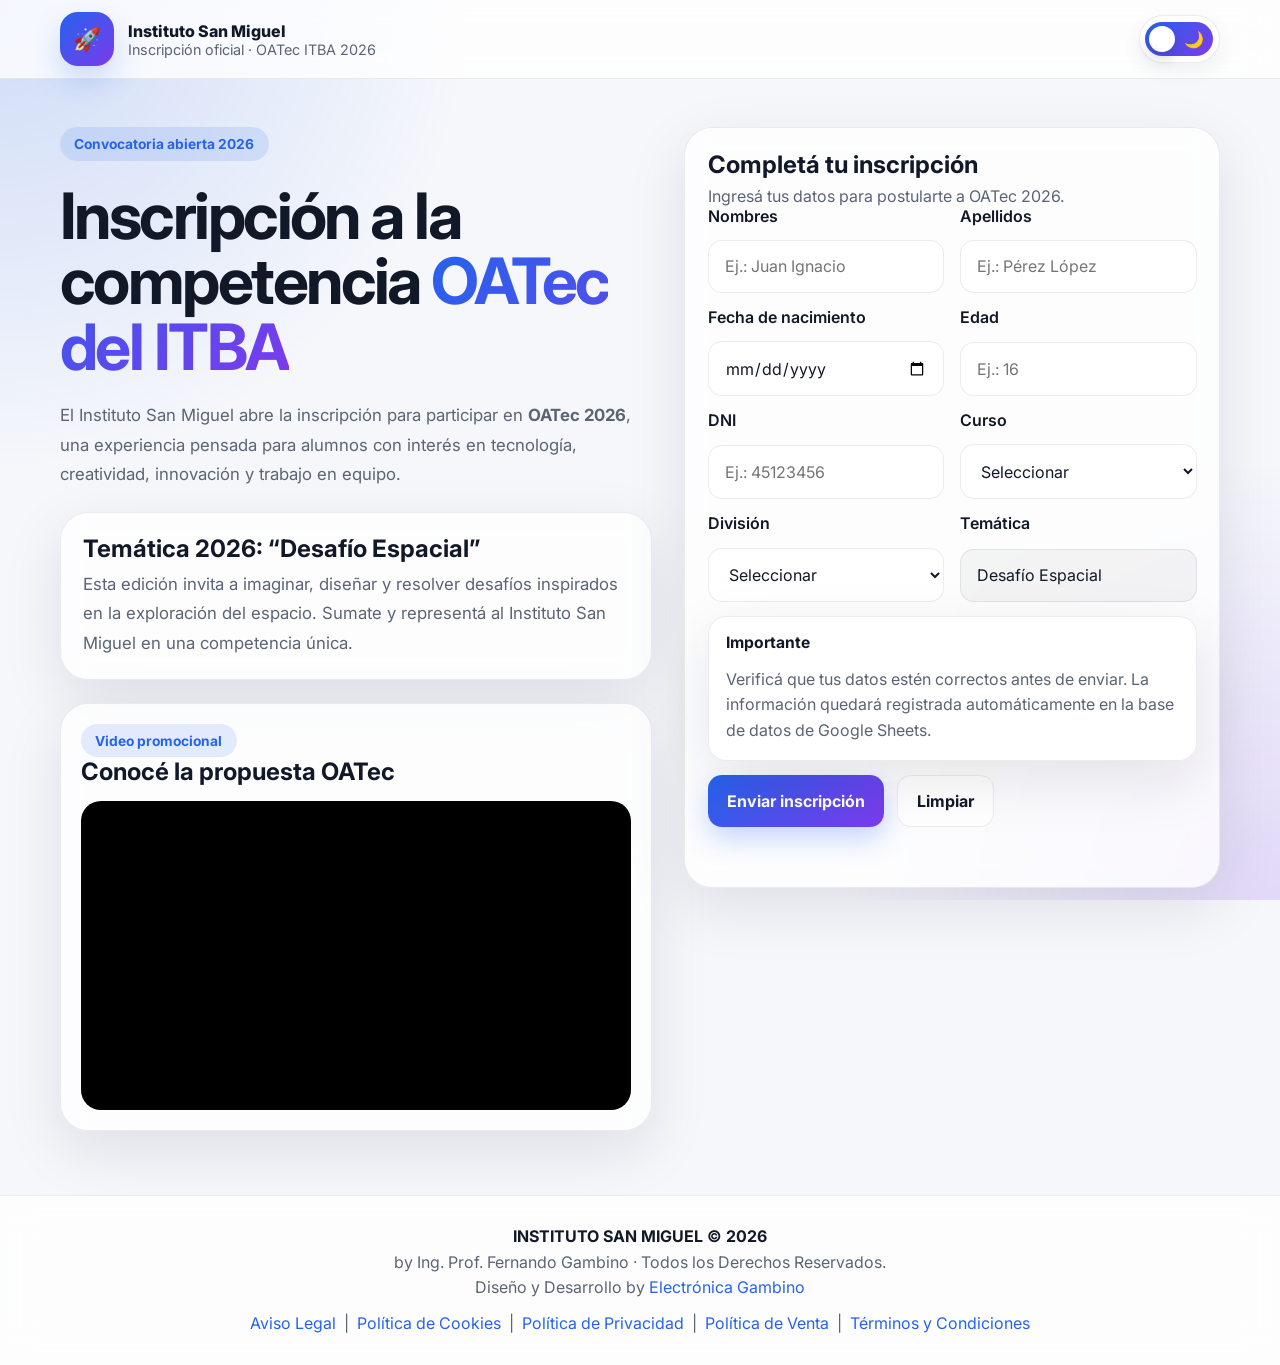
==== index.html @ 2591a4ae "first commit" ====
<!DOCTYPE html>
<html lang="es">
<head>
  <meta charset="UTF-8" />
  <meta name="viewport" content="width=device-width, initial-scale=1.0" />
  <title>OATec 2026 | Inscripción Instituto San Miguel</title>
  <meta name="description" content="Formulario de inscripción a la competencia OATec 2026 del ITBA para alumnos del Instituto San Miguel.">
  <link rel="preconnect" href="https://fonts.googleapis.com">
  <link rel="preconnect" href="https://fonts.gstatic.com" crossorigin>
  <link href="https://fonts.googleapis.com/css2?family=Inter:wght@400;500;600;700;800&display=swap" rel="stylesheet">
  <link rel="stylesheet" href="styles.css" />
</head>
<body>
  <div class="page-bg"></div>

  <header class="site-header">
    <div class="container header-content">
      <div class="brand">
        <div class="brand-mark">🚀</div>
        <div class="brand-text">
          <span class="brand-title">Instituto San Miguel</span>
          <span class="brand-subtitle">Inscripción oficial · OATec ITBA 2026</span>
        </div>
      </div>

      <div class="header-actions">
        <button id="themeToggle" class="toggle-theme" type="button" aria-label="Cambiar tema" title="Cambiar tema">
          <span class="toggle-track">
            <span class="toggle-icon">☀️</span>
            <span class="toggle-icon">🌙</span>
            <span class="toggle-thumb"></span>
          </span>
        </button>
      </div>
    </div>
  </header>

  <main class="hero-section">
    <div class="container hero-grid">
      <section class="hero-copy">
        <span class="badge">Convocatoria abierta 2026</span>
        <h1>Inscripción a la competencia <span>OATec del ITBA</span></h1>
        <p>
          El Instituto San Miguel abre la inscripción para participar en <strong>OATec 2026</strong>,
          una experiencia pensada para alumnos con interés en tecnología, creatividad,
          innovación y trabajo en equipo.
        </p>

        <div class="highlight-card">
          <h2>Temática 2026: “Desafío Espacial”</h2>
          <p>
            Esta edición invita a imaginar, diseñar y resolver desafíos inspirados en la exploración
            del espacio. Sumate y representá al Instituto San Miguel en una competencia única.
          </p>
        </div>

        <div class="video-card">
          <div class="video-header">
            <span class="video-badge">Video promocional</span>
            <h2>Conocé la propuesta OATec</h2>
          </div>
          <div class="video-wrapper">
            <iframe
              src="https://www.youtube.com/embed/5Ek1QFVk0hs"
              title="Video promocional OATec"
              loading="lazy"
              allow="accelerometer; autoplay; clipboard-write; encrypted-media; gyroscope; picture-in-picture; web-share"
              allowfullscreen>
            </iframe>
          </div>
        </div>
      </section>

      <section class="form-card">
        <div class="card-header">
          <h2>Completá tu inscripción</h2>
          <p>Ingresá tus datos para postularte a OATec 2026.</p>
        </div>

        <form id="inscriptionForm" class="inscription-form" novalidate>
          <div class="grid two-cols">
            <div class="field">
              <label for="firstName">Nombres</label>
              <input type="text" id="firstName" name="firstName" placeholder="Ej.: Juan Ignacio" autocomplete="given-name" required />
            </div>

            <div class="field">
              <label for="lastName">Apellidos</label>
              <input type="text" id="lastName" name="lastName" placeholder="Ej.: Pérez López" autocomplete="family-name" required />
            </div>
          </div>

          <div class="grid two-cols">
            <div class="field">
              <label for="birthDate">Fecha de nacimiento</label>
              <input type="date" id="birthDate" name="birthDate" required />
            </div>

            <div class="field">
              <label for="age">Edad</label>
              <input type="number" id="age" name="age" min="12" max="21" placeholder="Ej.: 16" inputmode="numeric" required />
            </div>
          </div>

          <div class="grid two-cols">
            <div class="field">
              <label for="dni">DNI</label>
              <input type="text" id="dni" name="dni" placeholder="Ej.: 45123456" inputmode="numeric" maxlength="8" required />
            </div>

            <div class="field">
              <label for="course">Curso</label>
              <select id="course" name="course" required>
                <option value="">Seleccionar</option>
                <option value="4">4°</option>
                <option value="5">5°</option>
                <option value="6">6°</option>
                <option value="7">7°</option>
              </select>
            </div>
          </div>

          <div class="grid two-cols">
            <div class="field">
              <label for="division">División</label>
              <select id="division" name="division" required>
                <option value="">Seleccionar</option>
                <option value="A">A</option>
                <option value="B">B</option>
                <option value="C">C</option>
              </select>
            </div>

            <div class="field field-readonly">
              <label for="themeField">Temática</label>
              <input type="text" id="themeField" value="Desafío Espacial" readonly />
            </div>
          </div>

          <div class="info-panel">
            <strong>Importante</strong>
            <p>
              Verificá que tus datos estén correctos antes de enviar. La información quedará registrada
              automáticamente en la base de datos de Google Sheets.
            </p>
          </div>

          <div class="form-actions">
            <button class="submit-button" type="submit">Enviar inscripción</button>
            <button class="secondary-button" type="reset">Limpiar</button>
          </div>

          <div id="formMessage" class="form-message" role="status" aria-live="polite"></div>
        </form>
      </section>
    </div>
  </main>

  <footer class="site-footer">
    <div class="container footer-content">
      <p><strong>INSTITUTO SAN MIGUEL © 2026</strong></p>
      <p>by Ing. Prof. Fernando Gambino · Todos los Derechos Reservados.</p>
      <p>
        Diseño y Desarrollo by
        <a href="https://electronicagambino.com" target="_blank" rel="noopener noreferrer">Electrónica Gambino</a>
      </p>

      <nav class="footer-links" aria-label="Enlaces legales">
        <a href="#">Aviso Legal</a>
        <span>|</span>
        <a href="#">Política de Cookies</a>
        <span>|</span>
        <a href="#">Política de Privacidad</a>
        <span>|</span>
        <a href="#">Política de Venta</a>
        <span>|</span>
        <a href="#">Términos y Condiciones</a>
      </nav>
    </div>
  </footer>

  <script src="script.js"></script>
</body>
</html>
---- styles.css ----
:root {
  --bg: #f5f7fb;
  --bg-elevated: rgba(255, 255, 255, 0.78);
  --surface: #ffffff;
  --text: #111827;
  --muted: #5b6475;
  --border: rgba(17, 24, 39, 0.08);
  --primary: #2563eb;
  --primary-2: #7c3aed;
  --success: #14804a;
  --danger: #d93025;
  --shadow: 0 20px 60px rgba(15, 23, 42, 0.10);
}

body.dark-theme {
  --bg: #08111f;
  --bg-elevated: rgba(15, 23, 42, 0.78);
  --surface: #111827;
  --text: #f3f4f6;
  --muted: #a4afc2;
  --border: rgba(255, 255, 255, 0.08);
  --primary: #60a5fa;
  --primary-2: #a78bfa;
  --success: #34a853;
  --danger: #ff7b72;
  --shadow: 0 22px 70px rgba(0, 0, 0, 0.34);
}

.footer-content p {
  color: var(--muted);
}

* { box-sizing: border-box; }
html { scroll-behavior: smooth; }
body {
  margin: 0;
  font-family: "Inter", sans-serif;
  background: var(--bg);
  color: var(--text);
  transition: background .3s ease, color .3s ease;
  min-height: 100vh;
}


.page-bg {
  position: fixed;
  inset: 0;
  background:
    radial-gradient(circle at top left, rgba(37, 99, 235, 0.18), transparent 30%),
    radial-gradient(circle at bottom right, rgba(124, 58, 237, 0.16), transparent 28%);
  pointer-events: none;
  z-index: -1;
}

.container {
  width: min(1160px, calc(100% - 2rem));
  margin: 0 auto;
}

.site-header {
  position: sticky;
  top: 0;
  z-index: 20;
  backdrop-filter: blur(16px);
  background: var(--bg-elevated);
  border-bottom: 1px solid var(--border);
}

.header-content {
  min-height: 78px;
  display: flex;
  align-items: center;
  justify-content: space-between;
  gap: 1rem;
}

.brand {
  display: flex;
  align-items: center;
  gap: .9rem;
}

.brand-mark {
  width: 54px;
  height: 54px;
  display: grid;
  place-items: center;
  border-radius: 18px;
  background: linear-gradient(135deg, var(--primary), var(--primary-2));
  color: #fff;
  font-size: 1.4rem;
  box-shadow: 0 14px 30px rgba(37, 99, 235, 0.22);
}

.brand-text {
  display: flex;
  flex-direction: column;
}

.brand-title {
  font-size: 1rem;
  font-weight: 800;
}

.brand-subtitle {
  font-size: .9rem;
  color: var(--muted);
}

.toggle-theme,
.submit-button,
.secondary-button {
  border: 0;
  cursor: pointer;
  font: inherit;
}

.toggle-theme {
  display: inline-flex;
  align-items: center;
  justify-content: center;
  padding: .35rem;
  border-radius: 999px;
  background: var(--surface);
  border: 1px solid var(--border);
  box-shadow: 0 8px 20px rgba(15, 23, 42, 0.06);
}

.toggle-track {
  width: 68px;
  height: 34px;
  border-radius: 999px;
  background: linear-gradient(135deg, var(--primary), var(--primary-2));
  position: relative;
  display: flex;
  align-items: center;
  justify-content: space-between;
  padding: 0 9px;
  color: white;
}

.toggle-thumb {
  position: absolute;
  left: 4px;
  top: 4px;
  width: 26px;
  height: 26px;
  background: #fff;
  border-radius: 50%;
  transform: translateX(0);
  transition: transform .28s ease;
  box-shadow: 0 6px 15px rgba(0, 0, 0, 0.18);
}

body.dark-theme .toggle-thumb { transform: translateX(34px); }

.hero-section {
  padding: 3rem 0 2rem;
}

.hero-grid {
  display: grid;
  grid-template-columns: 1.05fr .95fr;
  gap: 2rem;
  align-items: start;
}

.hero-copy {
  display: grid;
  gap: 1.4rem;
  align-content: start;
}

.badge,
.video-badge {
  display: inline-flex;
  align-items: center;
  width: fit-content;
  padding: .55rem .9rem;
  border-radius: 999px;
  background: rgba(37, 99, 235, 0.12);
  color: var(--primary);
  font-weight: 700;
  font-size: .86rem;
}

.hero-copy h1 {
  margin: 0;
  font-size: clamp(2.3rem, 5vw, 4.4rem);
  line-height: 1.02;
  letter-spacing: -0.04em;
}

.hero-copy h1 span {
  background: linear-gradient(135deg, var(--primary), var(--primary-2));
  -webkit-background-clip: text;
  background-clip: text;
  color: transparent;
}

.hero-copy p,
.card-header p,
.info-panel p,
.footer-content p {
  color: var(--muted);
}

.site-footer {
  border-top: 1px solid var(--border);
  background: var(--bg-elevated);
  backdrop-filter: blur(16px);
  margin-top: 2rem;
}

.footer-content {
  padding: 1.5rem 0 2.2rem;
  text-align: center;
}

.footer-content p {
  margin: 0.35rem 0;
}

.footer-content strong {
  color: var(--text);
}

.footer-links {
  margin-top: 1rem;
  display: flex;
  justify-content: center;
  flex-wrap: wrap;
  gap: 0.5rem;
  color: var(--muted);
}

a {
  color: var(--primary);
  text-decoration: none;
}

a:hover {
  text-decoration: underline;
}
.hero-copy p {
  margin: 0;
  font-size: 1.05rem;
  line-height: 1.75;
}

.highlight-card,
.feature-card,
.video-card,
.form-card,
.info-panel {
  background: var(--bg-elevated);
  border: 1px solid var(--border);
  backdrop-filter: blur(12px);
  box-shadow: var(--shadow);
}

.highlight-card,
.video-card,
.form-card {
  border-radius: 28px;
}

.highlight-card {
  padding: 1.35rem 1.4rem;
}

.highlight-card h2,
.video-header h2,
.card-header h2 {
  margin: 0 0 .4rem;
}

.highlight-card p,
.video-header p,
.card-header p {
  margin: 0;
}

.feature-list {
  display: grid;
  gap: 1rem;
}

.feature-card {
  border-radius: 20px;
  padding: 1rem 1.1rem;
  display: grid;
  gap: .3rem;
}

.feature-card span {
  color: var(--muted);
}

.video-card {
  padding: 1.25rem;
}

.video-header {
  margin-bottom: .9rem;
}

.video-wrapper {
  position: relative;
  width: 100%;
  aspect-ratio: 16 / 9;
  border-radius: 20px;
  overflow: hidden;
  background: #000;
}

.video-wrapper iframe {
  width: 100%;
  height: 100%;
  border: 0;
}

.form-card {
  padding: 1.4rem;
}

.inscription-form,
.field,
.info-panel {
  display: grid;
  gap: .9rem;
}

.grid {
  display: grid;
  gap: 1rem;
}

.two-cols {
  grid-template-columns: repeat(2, 1fr);
}

label {
  font-weight: 600;
}

input,
select {
  width: 100%;
  border: 1px solid var(--border);
  background: var(--surface);
  color: var(--text);
  border-radius: 14px;
  padding: .95rem 1rem;
  outline: none;
  font: inherit;
  transition: border-color .25s ease, box-shadow .25s ease;
}

input:focus,
select:focus {
  border-color: var(--primary);
  box-shadow: 0 0 0 4px rgba(37, 99, 235, 0.12);
}

.field-readonly input {
  background: rgba(127, 127, 127, 0.08);
}

.info-panel {
  border-radius: 18px;
  padding: 1rem 1.1rem;
}

.info-panel strong {
  font-size: .98rem;
}

.info-panel p {
  margin: 0;
  line-height: 1.6;
}

.form-actions {
  display: flex;
  gap: .8rem;
  flex-wrap: wrap;
}

.submit-button,
.secondary-button {
  padding: .95rem 1.2rem;
  border-radius: 14px;
  font-weight: 700;
  transition: transform .2s ease, opacity .25s ease;
}

.submit-button {
  background: linear-gradient(135deg, var(--primary), var(--primary-2));
  color: #fff;
  box-shadow: 0 12px 28px rgba(37, 99, 235, 0.26);
}

.secondary-button {
  background: var(--surface);
  color: var(--text);
  border: 1px solid var(--border);
}

.submit-button:hover,
.secondary-button:hover {
  transform: translateY(-1px);
}

.submit-button:disabled {
  opacity: .7;
  cursor: not-allowed;
  transform: none;
}

.form-message {
  min-height: 1.4rem;
  font-weight: 600;
  font-size: .95rem;
}

.form-message.success { color: var(--success); }
.form-message.error { color: var(--danger); }

.site-footer {
  margin-top: 2rem;
  border-top: 1px solid var(--border);
  background: var(--bg-elevated);
  backdrop-filter: blur(16px);
}

.footer-content {
  padding: 1.5rem 0 2rem;
  text-align: center;
}

.footer-content p {
  margin: .35rem 0;
}

.footer-content strong { color: var(--text); }

@media (max-width: 960px) {
  .hero-grid { grid-template-columns: 1fr; }
  .hero-section { padding-top: 2rem; }
}

@media (max-width: 640px) {
  .two-cols { grid-template-columns: 1fr; }
  .header-content { min-height: 72px; }
  .brand-title { font-size: .95rem; }
  .brand-subtitle { font-size: .82rem; }
  .form-card,
  .video-card,
  .highlight-card { padding: 1.1rem; }
}
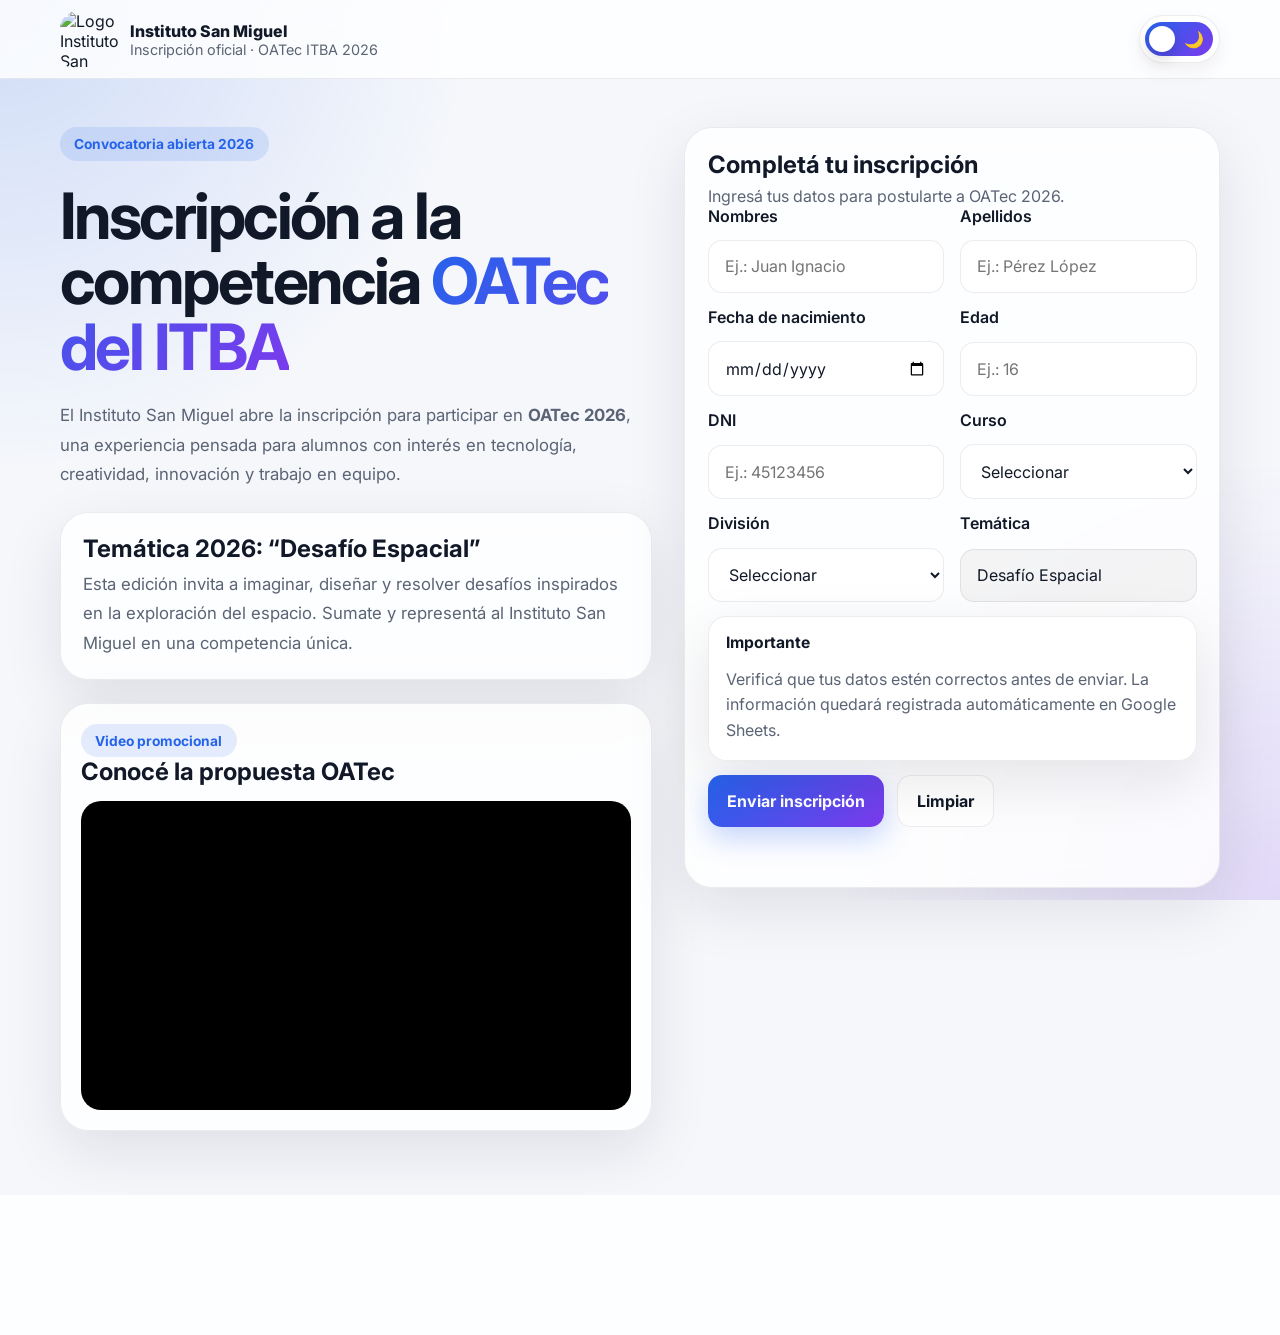
==== commit fe314492: "Fix Form" ====
--- a/index.html
+++ b/index.html
@@ -4,11 +4,22 @@
   <meta charset="UTF-8" />
   <meta name="viewport" content="width=device-width, initial-scale=1.0" />
   <title>OATec 2026 | Inscripción Instituto San Miguel</title>
-  <meta name="description" content="Formulario de inscripción a la competencia OATec 2026 del ITBA para alumnos del Instituto San Miguel.">
-  <link rel="preconnect" href="https://fonts.googleapis.com">
-  <link rel="preconnect" href="https://fonts.gstatic.com" crossorigin>
-  <link href="https://fonts.googleapis.com/css2?family=Inter:wght@400;500;600;700;800&display=swap" rel="stylesheet">
+  <meta
+    name="description"
+    content="Formulario de inscripción a la competencia OATec 2026 del ITBA para alumnos del Instituto San Miguel."
+  />
+  <link rel="preconnect" href="https://fonts.googleapis.com" />
+  <link rel="preconnect" href="https://fonts.gstatic.com" crossorigin />
+  <link
+    href="https://fonts.googleapis.com/css2?family=Inter:wght@400;500;600;700;800&display=swap"
+    rel="stylesheet"
+  />
   <link rel="stylesheet" href="styles.css" />
+  <link
+    rel="shortcut icon"
+    href="https://i.ibb.co/zVLJxV3p/logo-Coordinacion-Robotica.png"
+    type="image/x-icon"
+  />
 </head>
 <body>
   <div class="page-bg"></div>
@@ -16,22 +27,33 @@
   <header class="site-header">
     <div class="container header-content">
       <div class="brand">
-        <div class="brand-mark">🚀</div>
+        <div class="brand-logo">
+          <img
+            src="https://i.ibb.co/zVLJxV3p/logo-Coordinacion-Robotica.png"
+            alt="Logo Instituto San Miguel"
+            width="50"
+            height="50"
+          />
+        </div>
         <div class="brand-text">
           <span class="brand-title">Instituto San Miguel</span>
           <span class="brand-subtitle">Inscripción oficial · OATec ITBA 2026</span>
         </div>
       </div>
 
-      <div class="header-actions">
-        <button id="themeToggle" class="toggle-theme" type="button" aria-label="Cambiar tema" title="Cambiar tema">
-          <span class="toggle-track">
-            <span class="toggle-icon">☀️</span>
-            <span class="toggle-icon">🌙</span>
-            <span class="toggle-thumb"></span>
-          </span>
-        </button>
-      </div>
+      <button
+        id="themeToggle"
+        class="toggle-theme"
+        type="button"
+        aria-label="Cambiar tema"
+        title="Cambiar tema"
+      >
+        <span class="toggle-track">
+          <span class="toggle-icon">☀️</span>
+          <span class="toggle-icon">🌙</span>
+          <span class="toggle-thumb"></span>
+        </span>
+      </button>
     </div>
   </header>
 
@@ -40,17 +62,19 @@
       <section class="hero-copy">
         <span class="badge">Convocatoria abierta 2026</span>
         <h1>Inscripción a la competencia <span>OATec del ITBA</span></h1>
+
         <p>
-          El Instituto San Miguel abre la inscripción para participar en <strong>OATec 2026</strong>,
-          una experiencia pensada para alumnos con interés en tecnología, creatividad,
-          innovación y trabajo en equipo.
+          El Instituto San Miguel abre la inscripción para participar en
+          <strong>OATec 2026</strong>, una experiencia pensada para alumnos con
+          interés en tecnología, creatividad, innovación y trabajo en equipo.
         </p>
 
         <div class="highlight-card">
           <h2>Temática 2026: “Desafío Espacial”</h2>
           <p>
-            Esta edición invita a imaginar, diseñar y resolver desafíos inspirados en la exploración
-            del espacio. Sumate y representá al Instituto San Miguel en una competencia única.
+            Esta edición invita a imaginar, diseñar y resolver desafíos inspirados
+            en la exploración del espacio. Sumate y representá al Instituto San
+            Miguel en una competencia única.
           </p>
         </div>
 
@@ -59,14 +83,15 @@
             <span class="video-badge">Video promocional</span>
             <h2>Conocé la propuesta OATec</h2>
           </div>
+
           <div class="video-wrapper">
             <iframe
               src="https://www.youtube.com/embed/5Ek1QFVk0hs"
               title="Video promocional OATec"
               loading="lazy"
               allow="accelerometer; autoplay; clipboard-write; encrypted-media; gyroscope; picture-in-picture; web-share"
-              allowfullscreen>
-            </iframe>
+              allowfullscreen
+            ></iframe>
           </div>
         </div>
       </section>
@@ -77,35 +102,71 @@
           <p>Ingresá tus datos para postularte a OATec 2026.</p>
         </div>
 
-        <form id="inscriptionForm" class="inscription-form" novalidate>
+        <form  id="inscriptionForm" class="inscription-form" method="POST" target="hidden_iframe" novalidate>
           <div class="grid two-cols">
             <div class="field">
               <label for="firstName">Nombres</label>
-              <input type="text" id="firstName" name="firstName" placeholder="Ej.: Juan Ignacio" autocomplete="given-name" required />
+              <input
+                type="text"
+                id="firstName"
+                name="firstName"
+                placeholder="Ej.: Juan Ignacio"
+                autocomplete="given-name"
+                required
+              />
             </div>
 
             <div class="field">
               <label for="lastName">Apellidos</label>
-              <input type="text" id="lastName" name="lastName" placeholder="Ej.: Pérez López" autocomplete="family-name" required />
+              <input
+                type="text"
+                id="lastName"
+                name="lastName"
+                placeholder="Ej.: Pérez López"
+                autocomplete="family-name"
+                required
+              />
             </div>
           </div>
 
           <div class="grid two-cols">
             <div class="field">
               <label for="birthDate">Fecha de nacimiento</label>
-              <input type="date" id="birthDate" name="birthDate" required />
+              <input
+                type="date"
+                id="birthDate"
+                name="birthDate"
+                required
+              />
             </div>
 
             <div class="field">
               <label for="age">Edad</label>
-              <input type="number" id="age" name="age" min="12" max="21" placeholder="Ej.: 16" inputmode="numeric" required />
+              <input
+                type="number"
+                id="age"
+                name="age"
+                min="12"
+                max="21"
+                placeholder="Ej.: 16"
+                inputmode="numeric"
+                required
+              />
             </div>
           </div>
 
           <div class="grid two-cols">
             <div class="field">
               <label for="dni">DNI</label>
-              <input type="text" id="dni" name="dni" placeholder="Ej.: 45123456" inputmode="numeric" maxlength="8" required />
+              <input
+                type="text"
+                id="dni"
+                name="dni"
+                placeholder="Ej.: 45123456"
+                inputmode="numeric"
+                maxlength="8"
+                required
+              />
             </div>
 
             <div class="field">
@@ -133,24 +194,56 @@
 
             <div class="field field-readonly">
               <label for="themeField">Temática</label>
-              <input type="text" id="themeField" value="Desafío Espacial" readonly />
-            </div>
-          </div>
+              <input
+                type="text"
+                id="themeField"
+                name="theme"
+                value="Desafío Espacial"
+                readonly
+              />
+            </div>
+          </div>
+
+          <input
+            type="hidden"
+            name="institution"
+            value="Instituto San Miguel"
+          />
+          <input
+            type="hidden"
+            name="competition"
+            value="OATec ITBA 2026"
+          />
+          <input
+            type="hidden"
+            name="createdAt"
+            id="createdAtField"
+            value=""
+          />
 
           <div class="info-panel">
             <strong>Importante</strong>
             <p>
-              Verificá que tus datos estén correctos antes de enviar. La información quedará registrada
-              automáticamente en la base de datos de Google Sheets.
+              Verificá que tus datos estén correctos antes de enviar. La información
+              quedará registrada automáticamente en Google Sheets.
             </p>
           </div>
 
           <div class="form-actions">
-            <button class="submit-button" type="submit">Enviar inscripción</button>
-            <button class="secondary-button" type="reset">Limpiar</button>
-          </div>
-
-          <div id="formMessage" class="form-message" role="status" aria-live="polite"></div>
+            <button class="submit-button" type="submit">
+              Enviar inscripción
+            </button>
+            <button class="secondary-button" type="reset">
+              Limpiar
+            </button>
+          </div>
+
+          <div
+            id="formMessage"
+            class="form-message"
+            role="status"
+            aria-live="polite"
+          ></div>
         </form>
       </section>
     </div>
@@ -162,23 +255,23 @@
       <p>by Ing. Prof. Fernando Gambino · Todos los Derechos Reservados.</p>
       <p>
         Diseño y Desarrollo by
-        <a href="https://electronicagambino.com" target="_blank" rel="noopener noreferrer">Electrónica Gambino</a>
+        <a
+          href="https://electronicagambino.com"
+          target="_blank"
+          rel="noopener noreferrer"
+        >
+          Electrónica Gambino
+        </a>
       </p>
-
-      <nav class="footer-links" aria-label="Enlaces legales">
-        <a href="#">Aviso Legal</a>
-        <span>|</span>
-        <a href="#">Política de Cookies</a>
-        <span>|</span>
-        <a href="#">Política de Privacidad</a>
-        <span>|</span>
-        <a href="#">Política de Venta</a>
-        <span>|</span>
-        <a href="#">Términos y Condiciones</a>
-      </nav>
     </div>
   </footer>
 
+  <iframe
+    name="hidden_iframe"
+    id="hidden_iframe"
+    class="hidden-iframe"
+  ></iframe>
+
   <script src="script.js"></script>
 </body>
-</html>
+</html>
--- a/styles.css
+++ b/styles.css
@@ -1,46 +1,41 @@
 :root {
   --bg: #f5f7fb;
-  --bg-elevated: rgba(255, 255, 255, 0.78);
+  --bg-elevated: rgba(255, 255, 255, 0.82);
   --surface: #ffffff;
   --text: #111827;
   --muted: #5b6475;
   --border: rgba(17, 24, 39, 0.08);
   --primary: #2563eb;
   --primary-2: #7c3aed;
-  --success: #14804a;
-  --danger: #d93025;
+  --success: #16a34a;
+  --danger: #dc2626;
   --shadow: 0 20px 60px rgba(15, 23, 42, 0.10);
 }
 
 body.dark-theme {
   --bg: #08111f;
-  --bg-elevated: rgba(15, 23, 42, 0.78);
+  --bg-elevated: rgba(15, 23, 42, 0.80);
   --surface: #111827;
   --text: #f3f4f6;
   --muted: #a4afc2;
   --border: rgba(255, 255, 255, 0.08);
   --primary: #60a5fa;
   --primary-2: #a78bfa;
-  --success: #34a853;
+  --success: #22c55e;
   --danger: #ff7b72;
   --shadow: 0 22px 70px rgba(0, 0, 0, 0.34);
-}
-
-.footer-content p {
-  color: var(--muted);
 }
 
 * { box-sizing: border-box; }
 html { scroll-behavior: smooth; }
 body {
   margin: 0;
+  min-height: 100vh;
   font-family: "Inter", sans-serif;
   background: var(--bg);
   color: var(--text);
   transition: background .3s ease, color .3s ease;
-  min-height: 100vh;
-}
-
+}
 
 .page-bg {
   position: fixed;
@@ -80,16 +75,19 @@
   gap: .9rem;
 }
 
-.brand-mark {
-  width: 54px;
-  height: 54px;
+.brand-logo {
+  width: 56px;
+  height: 56px;
   display: grid;
   place-items: center;
+  flex-shrink: 0;
+}
+
+.brand-logo img {
+  width: 100%;
+  height: 100%;
+  object-fit: contain;
   border-radius: 18px;
-  background: linear-gradient(135deg, var(--primary), var(--primary-2));
-  color: #fff;
-  font-size: 1.4rem;
-  box-shadow: 0 14px 30px rgba(37, 99, 235, 0.22);
 }
 
 .brand-text {
@@ -154,9 +152,7 @@
 
 body.dark-theme .toggle-thumb { transform: translateX(34px); }
 
-.hero-section {
-  padding: 3rem 0 2rem;
-}
+.hero-section { padding: 3rem 0 2rem; }
 
 .hero-grid {
   display: grid;
@@ -205,43 +201,6 @@
   color: var(--muted);
 }
 
-.site-footer {
-  border-top: 1px solid var(--border);
-  background: var(--bg-elevated);
-  backdrop-filter: blur(16px);
-  margin-top: 2rem;
-}
-
-.footer-content {
-  padding: 1.5rem 0 2.2rem;
-  text-align: center;
-}
-
-.footer-content p {
-  margin: 0.35rem 0;
-}
-
-.footer-content strong {
-  color: var(--text);
-}
-
-.footer-links {
-  margin-top: 1rem;
-  display: flex;
-  justify-content: center;
-  flex-wrap: wrap;
-  gap: 0.5rem;
-  color: var(--muted);
-}
-
-a {
-  color: var(--primary);
-  text-decoration: none;
-}
-
-a:hover {
-  text-decoration: underline;
-}
 .hero-copy p {
   margin: 0;
   font-size: 1.05rem;
@@ -249,7 +208,6 @@
 }
 
 .highlight-card,
-.feature-card,
 .video-card,
 .form-card,
 .info-panel {
@@ -265,45 +223,17 @@
   border-radius: 28px;
 }
 
-.highlight-card {
-  padding: 1.35rem 1.4rem;
-}
+.highlight-card { padding: 1.35rem 1.4rem; }
+.video-card { padding: 1.25rem; }
+.form-card { padding: 1.4rem; }
 
 .highlight-card h2,
 .video-header h2,
-.card-header h2 {
-  margin: 0 0 .4rem;
-}
-
+.card-header h2 { margin: 0 0 .4rem; }
 .highlight-card p,
 .video-header p,
-.card-header p {
-  margin: 0;
-}
-
-.feature-list {
-  display: grid;
-  gap: 1rem;
-}
-
-.feature-card {
-  border-radius: 20px;
-  padding: 1rem 1.1rem;
-  display: grid;
-  gap: .3rem;
-}
-
-.feature-card span {
-  color: var(--muted);
-}
-
-.video-card {
-  padding: 1.25rem;
-}
-
-.video-header {
-  margin-bottom: .9rem;
-}
+.card-header p { margin: 0; }
+.video-header { margin-bottom: .9rem; }
 
 .video-wrapper {
   position: relative;
@@ -320,29 +250,13 @@
   border: 0;
 }
 
-.form-card {
-  padding: 1.4rem;
-}
-
 .inscription-form,
 .field,
-.info-panel {
-  display: grid;
-  gap: .9rem;
-}
-
-.grid {
-  display: grid;
-  gap: 1rem;
-}
-
-.two-cols {
-  grid-template-columns: repeat(2, 1fr);
-}
-
-label {
-  font-weight: 600;
-}
+.info-panel { display: grid; gap: .9rem; }
+.grid { display: grid; gap: 1rem; }
+.two-cols { grid-template-columns: repeat(2, 1fr); }
+
+label { font-weight: 600; }
 
 input,
 select {
@@ -363,23 +277,15 @@
   box-shadow: 0 0 0 4px rgba(37, 99, 235, 0.12);
 }
 
-.field-readonly input {
-  background: rgba(127, 127, 127, 0.08);
-}
+.field-readonly input { background: rgba(127, 127, 127, 0.08); }
 
 .info-panel {
   border-radius: 18px;
   padding: 1rem 1.1rem;
 }
 
-.info-panel strong {
-  font-size: .98rem;
-}
-
-.info-panel p {
-  margin: 0;
-  line-height: 1.6;
-}
+.info-panel strong { font-size: .98rem; }
+.info-panel p { margin: 0; line-height: 1.6; }
 
 .form-actions {
   display: flex;
@@ -408,22 +314,14 @@
 }
 
 .submit-button:hover,
-.secondary-button:hover {
-  transform: translateY(-1px);
-}
-
-.submit-button:disabled {
-  opacity: .7;
-  cursor: not-allowed;
-  transform: none;
-}
+.secondary-button:hover { transform: translateY(-1px); }
+.submit-button:disabled { opacity: .7; cursor: not-allowed; transform: none; }
 
 .form-message {
   min-height: 1.4rem;
   font-weight: 600;
   font-size: .95rem;
 }
-
 .form-message.success { color: var(--success); }
 .form-message.error { color: var(--danger); }
 
@@ -439,11 +337,16 @@
   text-align: center;
 }
 
-.footer-content p {
-  margin: .35rem 0;
-}
-
+.footer-content p { margin: .35rem 0; }
 .footer-content strong { color: var(--text); }
+
+.hidden-iframe {
+  position: absolute;
+  width: 0;
+  height: 0;
+  border: 0;
+  visibility: hidden;
+}
 
 @media (max-width: 960px) {
   .hero-grid { grid-template-columns: 1fr; }
